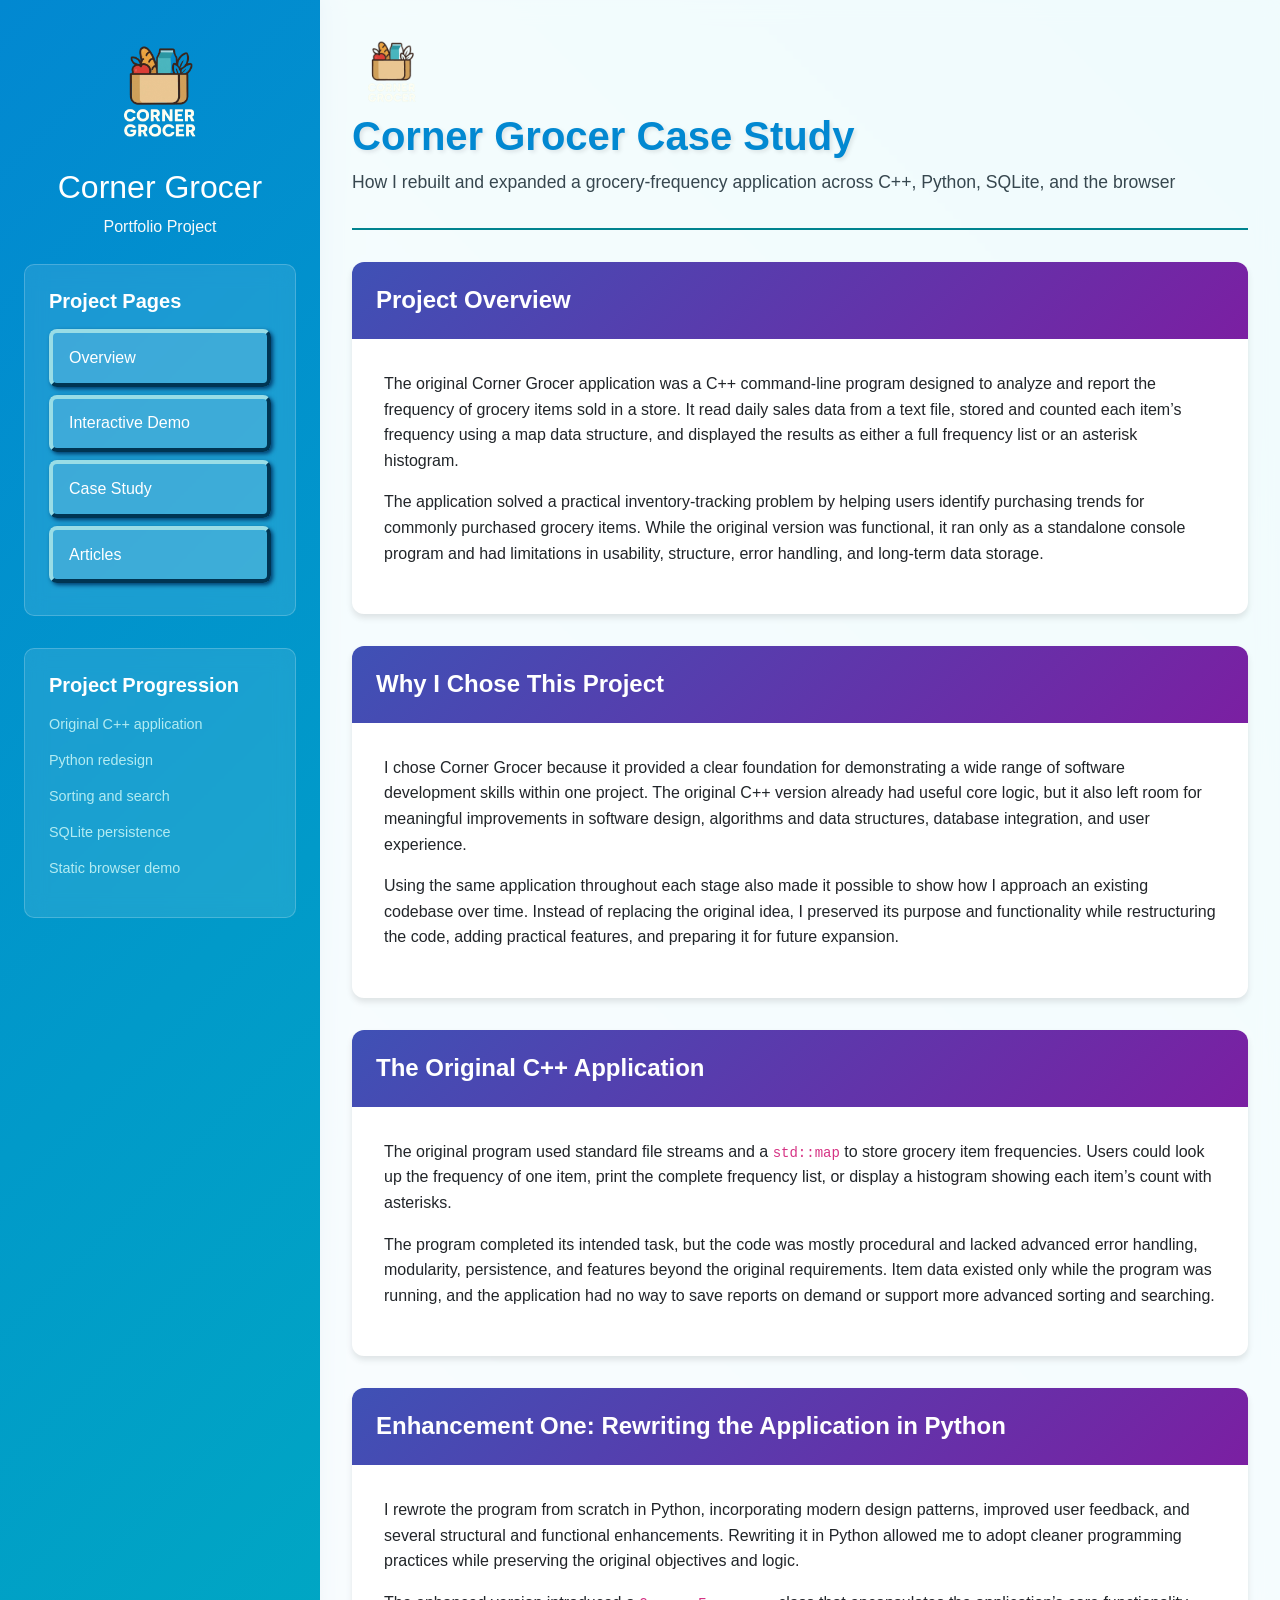
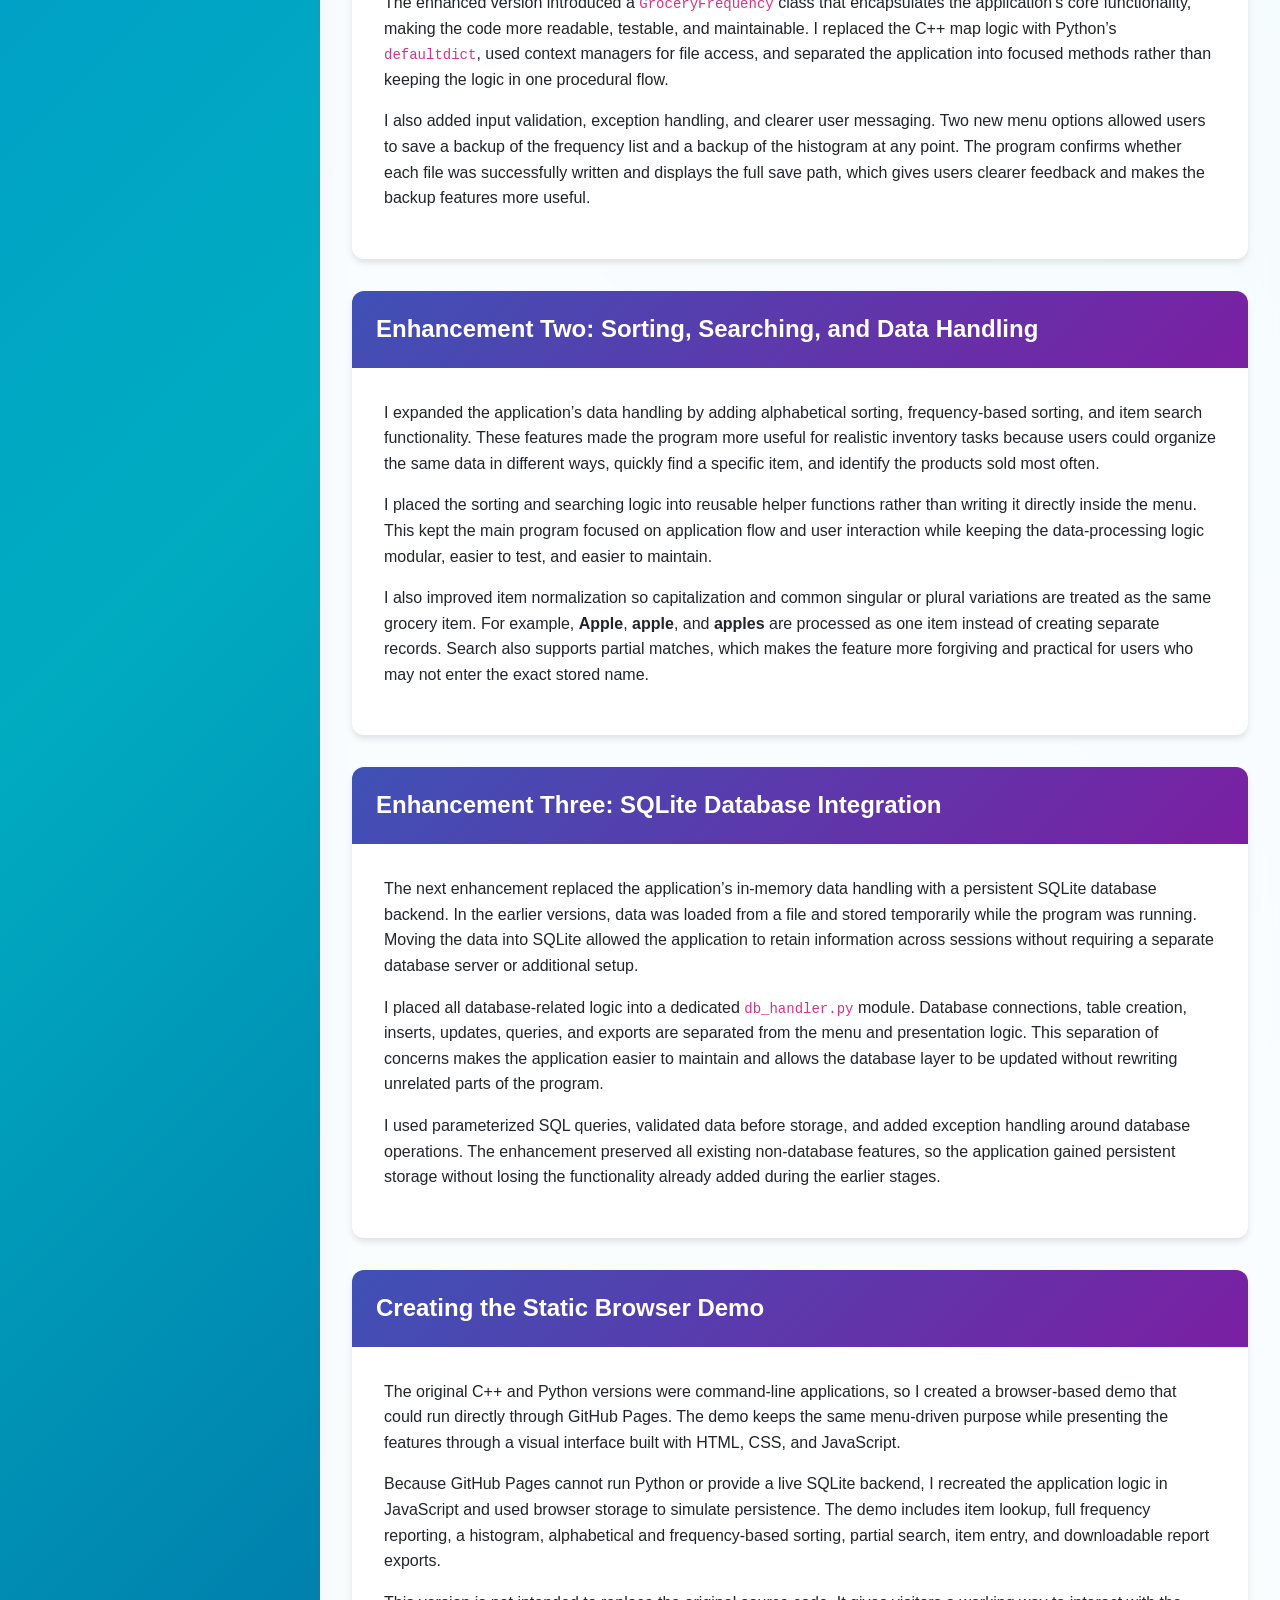
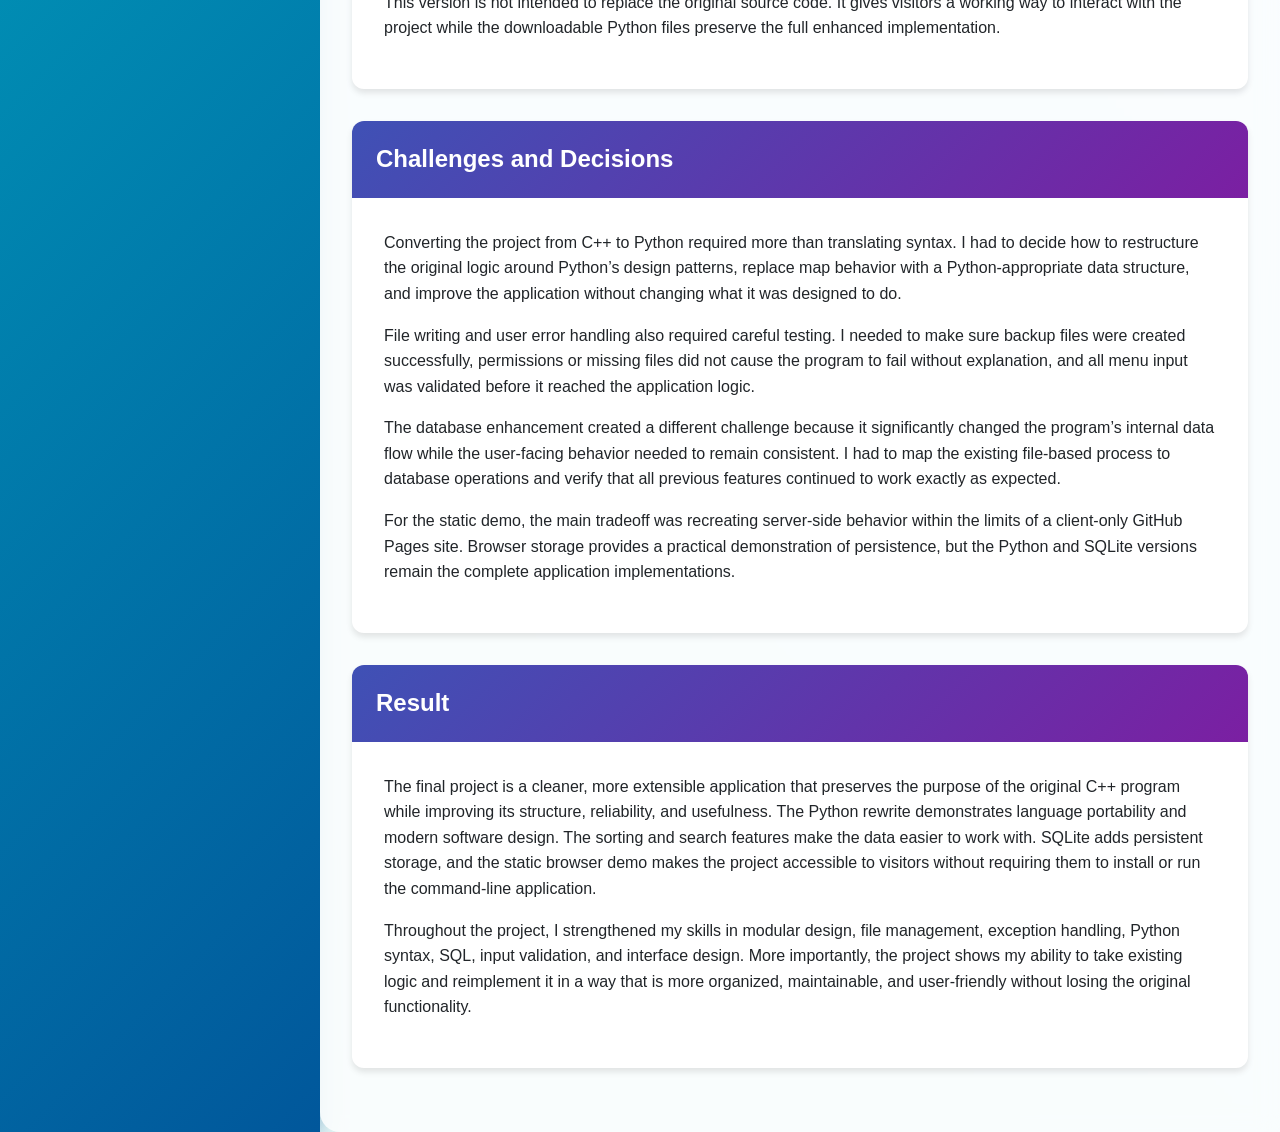
==== case-study.html @ 98e14469 "Add files via upload" ====
<!doctype html>
<html lang="en">
<head>
  <meta charset="utf-8">
  <meta name="viewport" content="width=device-width, initial-scale=1">
  <title>Corner Grocer Case Study | Corner Grocer</title>
  <link href="https://cdn.jsdelivr.net/npm/bootstrap@5.1.3/dist/css/bootstrap.min.css" rel="stylesheet">
  <link rel="stylesheet" href="style.css">
</head>
<body>
  <div class="container-fluid">
    <div class="row">
      <aside class="col-md-3 sidebar">
        <div class="sidebar-content">
          <div class="text-center mb-4">
            <div class="grocery-icon mb-3">
              <span class="logo-tile"><img src="images/corner_grocer_transparent.png" alt="Corner Grocer logo" width="120" height="120"></span>
            </div>
            <h2 class="text-white">Corner Grocer</h2>
            <p class="text-light">Portfolio Project</p>
          </div>

          <div class="data-summary-card">
            <h5>Project Pages</h5>
            <a class="btn btn-option w-100 mb-2" href="index.html">Overview</a>
            <a class="btn btn-option w-100 mb-2" href="demo.html">Interactive Demo</a>
            <a class="btn btn-option w-100 mb-2" href="case-study.html">Case Study</a>
            <a class="btn btn-option w-100 mb-2" href="articles/index.html">Articles</a>
          </div>

          <div class="data-summary-card">
            <h5>Project Progression</h5>
            <div class="summary-item">Original C++ application</div>
            <div class="summary-item">Python redesign</div>
            <div class="summary-item">Sorting and search</div>
            <div class="summary-item">SQLite persistence</div>
            <div class="summary-item">Static browser demo</div>
          </div>
        </div>
      </aside>

      <main class="col-md-9 main-content">
        <header class="header">
          <div class="header-row mb-3">
            <span class="logo-tile"><img src="images/corner_grocer_transparent.png" width="80" height="80"  alt="Corner Grocer logo"></span>
            <div>
              <h1>Corner Grocer Case Study</h1>
              <p class="lead">How I rebuilt and expanded a grocery-frequency application across C++, Python, SQLite, and the browser</p>
            </div>
          </div>
        </header>

        <section class="card">
          <div class="card-header"><h4>Project Overview</h4></div>
          <div class="card-body">
            <p>The original Corner Grocer application was a C++ command-line program designed to analyze and report the frequency of grocery items sold in a store. It read daily sales data from a text file, stored and counted each item’s frequency using a map data structure, and displayed the results as either a full frequency list or an asterisk histogram.</p>
            <p>The application solved a practical inventory-tracking problem by helping users identify purchasing trends for commonly purchased grocery items. While the original version was functional, it ran only as a standalone console program and had limitations in usability, structure, error handling, and long-term data storage.</p>
          </div>
        </section>

        <section class="card">
          <div class="card-header"><h4>Why I Chose This Project</h4></div>
          <div class="card-body">
            <p>I chose Corner Grocer because it provided a clear foundation for demonstrating a wide range of software development skills within one project. The original C++ version already had useful core logic, but it also left room for meaningful improvements in software design, algorithms and data structures, database integration, and user experience.</p>
            <p>Using the same application throughout each stage also made it possible to show how I approach an existing codebase over time. Instead of replacing the original idea, I preserved its purpose and functionality while restructuring the code, adding practical features, and preparing it for future expansion.</p>
          </div>
        </section>

        <section class="card">
          <div class="card-header"><h4>The Original C++ Application</h4></div>
          <div class="card-body">
            <p>The original program used standard file streams and a <code>std::map</code> to store grocery item frequencies. Users could look up the frequency of one item, print the complete frequency list, or display a histogram showing each item’s count with asterisks.</p>
            <p>The program completed its intended task, but the code was mostly procedural and lacked advanced error handling, modularity, persistence, and features beyond the original requirements. Item data existed only while the program was running, and the application had no way to save reports on demand or support more advanced sorting and searching.</p>
          </div>
        </section>

        <section class="card">
          <div class="card-header"><h4>Enhancement One: Rewriting the Application in Python</h4></div>
          <div class="card-body">
            <p>I rewrote the program from scratch in Python, incorporating modern design patterns, improved user feedback, and several structural and functional enhancements. Rewriting it in Python allowed me to adopt cleaner programming practices while preserving the original objectives and logic.</p>
            <p>The enhanced version introduced a <code>GroceryFrequency</code> class that encapsulates the application’s core functionality, making the code more readable, testable, and maintainable. I replaced the C++ map logic with Python’s <code>defaultdict</code>, used context managers for file access, and separated the application into focused methods rather than keeping the logic in one procedural flow.</p>
            <p>I also added input validation, exception handling, and clearer user messaging. Two new menu options allowed users to save a backup of the frequency list and a backup of the histogram at any point. The program confirms whether each file was successfully written and displays the full save path, which gives users clearer feedback and makes the backup features more useful.</p>
          </div>
        </section>

        <section class="card">
          <div class="card-header"><h4>Enhancement Two: Sorting, Searching, and Data Handling</h4></div>
          <div class="card-body">
            <p>I expanded the application’s data handling by adding alphabetical sorting, frequency-based sorting, and item search functionality. These features made the program more useful for realistic inventory tasks because users could organize the same data in different ways, quickly find a specific item, and identify the products sold most often.</p>
            <p>I placed the sorting and searching logic into reusable helper functions rather than writing it directly inside the menu. This kept the main program focused on application flow and user interaction while keeping the data-processing logic modular, easier to test, and easier to maintain.</p>
            <p>I also improved item normalization so capitalization and common singular or plural variations are treated as the same grocery item. For example, <strong>Apple</strong>, <strong>apple</strong>, and <strong>apples</strong> are processed as one item instead of creating separate records. Search also supports partial matches, which makes the feature more forgiving and practical for users who may not enter the exact stored name.</p>
          </div>
        </section>

        <section class="card">
          <div class="card-header"><h4>Enhancement Three: SQLite Database Integration</h4></div>
          <div class="card-body">
            <p>The next enhancement replaced the application’s in-memory data handling with a persistent SQLite database backend. In the earlier versions, data was loaded from a file and stored temporarily while the program was running. Moving the data into SQLite allowed the application to retain information across sessions without requiring a separate database server or additional setup.</p>
            <p>I placed all database-related logic into a dedicated <code>db_handler.py</code> module. Database connections, table creation, inserts, updates, queries, and exports are separated from the menu and presentation logic. This separation of concerns makes the application easier to maintain and allows the database layer to be updated without rewriting unrelated parts of the program.</p>
            <p>I used parameterized SQL queries, validated data before storage, and added exception handling around database operations. The enhancement preserved all existing non-database features, so the application gained persistent storage without losing the functionality already added during the earlier stages.</p>
          </div>
        </section>

        <section class="card">
          <div class="card-header"><h4>Creating the Static Browser Demo</h4></div>
          <div class="card-body">
            <p>The original C++ and Python versions were command-line applications, so I created a browser-based demo that could run directly through GitHub Pages. The demo keeps the same menu-driven purpose while presenting the features through a visual interface built with HTML, CSS, and JavaScript.</p>
            <p>Because GitHub Pages cannot run Python or provide a live SQLite backend, I recreated the application logic in JavaScript and used browser storage to simulate persistence. The demo includes item lookup, full frequency reporting, a histogram, alphabetical and frequency-based sorting, partial search, item entry, and downloadable report exports.</p>
            <p>This version is not intended to replace the original source code. It gives visitors a working way to interact with the project while the downloadable Python files preserve the full enhanced implementation.</p>
          </div>
        </section>

        <section class="card">
          <div class="card-header"><h4>Challenges and Decisions</h4></div>
          <div class="card-body">
            <p>Converting the project from C++ to Python required more than translating syntax. I had to decide how to restructure the original logic around Python’s design patterns, replace map behavior with a Python-appropriate data structure, and improve the application without changing what it was designed to do.</p>
            <p>File writing and user error handling also required careful testing. I needed to make sure backup files were created successfully, permissions or missing files did not cause the program to fail without explanation, and all menu input was validated before it reached the application logic.</p>
            <p>The database enhancement created a different challenge because it significantly changed the program’s internal data flow while the user-facing behavior needed to remain consistent. I had to map the existing file-based process to database operations and verify that all previous features continued to work exactly as expected.</p>
            <p>For the static demo, the main tradeoff was recreating server-side behavior within the limits of a client-only GitHub Pages site. Browser storage provides a practical demonstration of persistence, but the Python and SQLite versions remain the complete application implementations.</p>
          </div>
        </section>

        <section class="card">
          <div class="card-header"><h4>Result</h4></div>
          <div class="card-body">
            <p>The final project is a cleaner, more extensible application that preserves the purpose of the original C++ program while improving its structure, reliability, and usefulness. The Python rewrite demonstrates language portability and modern software design. The sorting and search features make the data easier to work with. SQLite adds persistent storage, and the static browser demo makes the project accessible to visitors without requiring them to install or run the command-line application.</p>
            <p>Throughout the project, I strengthened my skills in modular design, file management, exception handling, Python syntax, SQL, input validation, and interface design. More importantly, the project shows my ability to take existing logic and reimplement it in a way that is more organized, maintainable, and user-friendly without losing the original functionality.</p>
          </div>
        </section>
      </main>
    </div>
  </div>
</body>
</html>
---- style.css ----
:root {
    /* Blue & Teal Primary Colors */
    --primary-blue: #0288D1;
    --deep-blue: #01579B;
    --teal-primary: #00ACC1;
    --teal-dark: #00838F;
    --teal-light: #B2EBF2;
    --deep-teal: #18454b;
    --cyan-bright: #00E5FF;

    /* Supporting Colors */
    --purple-accent: #7B1FA2;
    --plum-accent: #8E4585;
    --dark-pink: #C11C84;
    --ruby-red: #E91E63;
    --pretty-pink: #ff2e9d;
    --berry-pink: #D7569E;
    --dusty-rose: #DCA1A1;
    --indigo-accent: #3F51B5;
    --emerald-green: #00C853;
    --vivid-green: #50e91d;
    --canary-yellow: #FFEF00;
    --burnt-orange: #BE5103;
    --teracotta-orange: #E35336;
    --amber-orange: #FF8F00;
    --coral-pink: #F88379;
    --coral-orange: #FF7f50;
    --coral-red: #FF5722; /* added to fix undefined var usage */
    --lime-green: #8BC34A;

/* UI Colors */
--sidebar-bg: var(--primary-blue);
--sidebar-secondary: var(--teal-primary);
--sidebar-text: #ffffff;
--card-bg: #ffffff;
--text-muted: #37474F;
--border-color: var(--teal-dark);
--light-bg: #E0F2F1;
}

body {
margin: 0;
padding: 0;
font-family: 'Segoe UI', Tahoma, Geneva, Verdana, sans-serif;
background: linear-gradient(45deg, var(--light-bg) 0%, #E3F2FD 50%, var(--teal-light) 100%);
min-height: 100vh;
line-height: 1.6;
}

.sidebar {
background: linear-gradient(135deg, var(--primary-blue) 0%, var(--teal-primary) 50%, var(--deep-blue) 100%);
min-height: 100vh;
padding: 0;
box-shadow: 2px 0 15px rgba(1,87,155,0.3);
}

.sidebar-content {
padding: 2rem 1.5rem;
}

.grocery-icon {
animation: bounce 2s infinite;
}

@keyframes bounce {
0%, 20%, 50%, 80%, 100% {
    transform: translateY(0);
}
40% {
    transform: translateY(-10px);
}
60% {
    transform: translateY(-5px);
}
}

.data-summary-card {
background: rgba(255, 255, 255, 0.1);
border-radius: 10px;
padding: 1.5rem;
margin-bottom: 2rem;
backdrop-filter: blur(10px);
border: 1px solid rgba(255, 255, 255, 0.2);
}

.data-summary-card h5 {
color: var(--sidebar-text);
margin-bottom: 1rem;
font-weight: 600;
}

.summary-item {
color: var(--teal-light);
margin-bottom: 0.8rem;
font-size: 0.9rem;
}

.summary-item strong {
color: var(--sidebar-text);
}

.btn-option {
background: rgba(255, 255, 255, 0.15);
color: var(--sidebar-text);
transition: all 0.3s ease;
text-align: left;
padding: 0.8rem 1rem;
border-radius: 8px;
    border-top: 4px outset #99dde6;
    border-left: 4px outset #99dde6; 
    border-bottom: 4px outset #016ca7;
    border-right: 4px outset #016ca7;
    box-shadow: 
        2px 2px 4px #003c6c;
}

.btn-option:hover {
background: rgba(255, 255, 255, 0.2);
color: white;
transform: translateX(5px);
}

.btn-option.active {
background: #009aad;
border-color: #007887 ;
color: white;
transform: translateX(5px);
transform: translateY(4px);
transform: translateZ(-5px);
font-weight: 600;
    border-top: 4px inset #016ca7;
    border-left: 4px inset #016ca7; 
    border-bottom: 4px inset #99dde6;
    border-right: 4px inset #99dde6;
    box-shadow: 
       -2px -2px 4px #ffffff,
        2px 2px 4px #003c6c;
}

.btn-option i {
margin-right: 0.5rem;
width: 16px;
}

.main-content {
padding: 2rem;
background: rgba(255, 255, 255, 0.8);
backdrop-filter: blur(10px);
border-radius: 0 0 0 20px;
}

.header {
margin-bottom: 2rem;
padding-bottom: 1rem;
border-bottom: 2px solid var(--border-color);
}

.header h1 {
color: var(--primary-blue);
font-weight: 700;
margin-bottom: 0.5rem;
text-shadow: 2px 2px 4px rgba(0,0,0,0.1);
}

.header .lead {
color: var(--text-muted);
font-size: 1.1rem;
}

.option-panel {
animation: fadeIn 0.5s ease-in;
}

@keyframes fadeIn {
from {
    opacity: 0;
    transform: translateY(20px);
}
to {
    opacity: 1;
    transform: translateY(0);
}
}

.card {
border: none;
border-radius: 12px;
box-shadow: 0 4px 6px rgba(0, 0, 0, 0.1);
margin-bottom: 2rem;
overflow: hidden;
}

.card-header {
background: linear-gradient(135deg, var(--indigo-accent) 0%, var(--purple-accent) 100%);
color: white;
border-bottom: none;
padding: 1.5rem;
}

.card-header h4 {
margin: 0;
font-weight: 600;
}

.card-header i {
margin-right: 0.5rem;
}

.card-body {
padding: 2rem;
}

.test-output {
background-color: #f8f9fa;
border: 1px solid var(--border-color);
border-radius: 8px;
padding: 1rem;
margin-top: 1rem;
}

.test-output h6 {
color: var(--sidebar-bg);
margin-bottom: 0.5rem;
font-weight: 600;
}

.test-output pre {
background-color: #2d3748;
color: #e2e8f0;
padding: 1rem;
border-radius: 6px;
font-size: 0.9rem;
line-height: 1.4;
margin: 0;
white-space: pre-wrap;
word-wrap: break-word;
max-height: 400px;
overflow-y: auto;
}

.welcome-card {
background: white;
border-radius: 12px;
padding: 3rem;
box-shadow: 0 4px 6px rgba(0, 0, 0, 0.1);
margin: 2rem auto;
max-width: 600px;
}

.welcome-card h3 {
color: var(--sidebar-bg);
margin-bottom: 1rem;
font-weight: 600;
}

.feature-list {
margin-top: 2rem;
text-align: left;
}

.feature-item {
display: flex;
align-items: center;
margin-bottom: 1rem;
color: var(--text-muted);
}

.feature-item i {
color: var(--teal-primary);
margin-right: 0.8rem;
width: 20px;
}

.btn-primary {
background: linear-gradient(135deg, var(--teal-primary) 0%, var(--primary-blue) 100%);
border: none;
border-radius: 8px;
padding: 0.6rem 1.2rem;
font-weight: 500;
transition: all 0.3s ease;
    border-top: 4px outset #99dde6
    border-left: 4px outset #99dde6; 
    border-bottom: 4px outset #016ca7;
    border-right: 4px outsetp #016ca7;
    box-shadow: 
       -2px 0px 4px #003c6c,
        0px -2px 4px #ffffff;
color: white;   
}

.btn-primary:hover {
background: linear-gradient(135deg, var(--primary-blue) 0%, var(--deep-blue) 100%);
transform: translateY(-2px);
    border-top: 4px outset #99dde6
    border-left: 4px outset #99dde6; 
    border-bottom: 4px outset #016ca7;
    border-right: 4px outset #016ca7;
    box-shadow: 
        -2px  0 4px #ffffff,
        2px 0px 4px #003c6c;
color: white;
}

.btn-secondary {
border-radius: 8px;
padding: 0.6rem 1.2rem;
font-weight: 500;
    transform: translateY(2px);
transition: all 0.3s ease;
    border-left: 4px solid var(--coral-pink); 
        border-top: 4px outset #99dde6; 
        border-left: 4px outset #99dde6; 
        border-bottom: 4px outset #016ca7;
        border-right: 4px outset #016ca7;
        box-shadow: 
           2px  2px 4px #003c6c
color: white;
}

.btn-secondary:hover {
transform: translateY(2px);
border-top: 4px outset #016ca7; 
border-left: 4px outset #016ca7; 
border-bottom: 4px outset #99dde6;
border-right: 4px outset #99dde6;
    box-shadow: 
        -2px  -2px 4px #003c6c,
        2px 2px 4px #003c6c;    
color: white;
}

.btn-danger {
background: linear-gradient(135deg, var(--coral-pink) 0%, #E91E63 100%);
border: none;
color: white;
border-radius: 8px;
padding: 0.6rem 1.2rem;
font-weight: 500;
transition: all 0.3s ease;
border-left: 4px solid var(--coral-pink); 
border-top: 4px outset #99dde6; 
border-left: 4px outset #99dde6; 
border-bottom: 4px outset #016ca7;
border-right: 4px outset #016ca7;
    box-shadow: 
        2px  2px 4px #003c6c;
}

.btn-danger:hover {
background: linear-gradient(135deg, #E91E63 0%, #F88379 100%);
transform: translateY(4px);
    border-top: 4px inset #a31545; 
    border-left: 4px inset #a31545; 
    border-bottom: 4px inset #FCCDC9;
    border-right: 4px inset #FCCDC9; 
        box-shadow: 
        -2px -2px 4px #003c6c;
}

.form-control {
border-radius: 8px;
border: 2px solid var(--border-color);
padding: 0.6rem 1rem;
transition: all 0.3s ease;
}

.form-control:focus {
border-color: var(--teal-primary);
box-shadow: 0 0 0 0.2rem rgba(0,172,193,0.25);
}

.form-label {
font-weight: 600;
color: var(--primary-blue);
margin-bottom: 0.5rem;
}

.form-text {
color: var(--text-muted);
font-size: 0.85rem;
}

/* Responsive design */
@media (max-width: 768px) {
.sidebar {
    min-height: auto;
}

.sidebar-content {
    padding: 1rem;
}

.main-content {
    padding: 1rem;
}

.welcome-card {
    padding: 2rem;
    margin: 1rem;
}

.card-body {
    padding: 1rem;
}

.test-output pre {
    font-size: 0.8rem;
}
}

/* Scrollbar styling */
::-webkit-scrollbar {
width: 8px;
}

::-webkit-scrollbar-track {
background: #f1f1f1;
border-radius: 4px;
}

::-webkit-scrollbar-thumb {
background: linear-gradient(135deg, var(--teal-primary) 0%, var(--primary-blue) 100%);
border-radius: 4px;
}

::-webkit-scrollbar-thumb:hover {
background: linear-gradient(135deg, var(--primary-blue) 0%, var(--deep-blue) 100%);
}

.btn-option:nth-child(){
text-color: white;
border-top: 4px outset #99dde6; 
border-left: 4px outset #99dde6; 
border-bottom: 4px outset #016ca7;
border-right: 4px outset #016ca7;
    box-shadow: 
        2px  2px 4px #003c6c;
 }

/* Colorful Menu Option Styles */
.btn-option:nth-child(1) {
    border-left: 8px solid
}
.btn-option:nth-child(2) { 
    border-left: 8px solid var(--pretty-pink);}
.btn-option:nth-child(3) { 
    border-left: 8px solid var(--teal-light);}
.btn-option:nth-child(4) { 
    border-left: 8px solid var(--vivid-green);}
.btn-option:nth-child(5) { 
    border-left: 8px solid var(--canary-yellow);}
.btn-option:nth-child(6) { 
    border-left: 8px solid var(--amber-orange);}
.btn-option:nth-child(7) { 
    border-left: 8px solid var(--purple-accent);}
.btn-option:nth-child(8) { 
    border-left: 8px solid var(--cyan-bright);}
.btn-option:nth-child(9) { 
    border-left: 8px solid var(--indigo-accent);}

/* Colorful Card Headers for Different Options */
.card-header.option-1 { background: linear-gradient(135deg, var(--emerald-green) 0%, var(--lime-green) 100%); }
.card-header.option-2 { background: linear-gradient(135deg, var(--primary-blue) 0%, var(--teal-primary) 100%); }
.card-header.option-3 { background: linear-gradient(135deg, var(--teal-primary) 0%, var(--cyan-bright) 100%); } 
.card-header.option-4 { background: linear-gradient(135deg, var(--purple-accent) 0%, var(--indigo-accent) 100%); }
.card-header.option-5 { background: linear-gradient(135deg, var(--indigo-accent) 0%, var(--primary-blue) 100%); }
.card-header.option-6 { background: linear-gradient(135deg, var(--coral-red) 0%, var(--amber-orange) 100%); }
.card-header.option-7 { background: linear-gradient(135deg, var(--amber-orange) 0%, var(--lime-green) 100%); }
.card-header.option-8 { background: linear-gradient(135deg, var(--lime-green) 0%, var(--emerald-green) 100%); }
.card-header.option-9 { background: linear-gradient(135deg, var(--cyan-bright) 0%, var(--teal-primary) 100%); }

/* Colorful Button Variants */
.btn-secondary {
background: linear-gradient(135deg, var(--purple-accent) 0%, var(--indigo-accent) 100%);
border: none;
color: white;
border-radius: 8px;
padding: 0.6rem 1.2rem;
font-weight: 500;
transition: all 0.3s ease;
    border-top: 4px outset #99dde6; 
    border-left: 4px outset #99dde6; 
    border-bottom: 4px outset #016ca7;
    border-right: 4px outset #016ca7;
    box-shadow: 
           2px  2px 4px #003c6c;
}

.btn-secondary:hover {
background: linear-gradient(135deg, var(--indigo-accent) 0%, var(--primary-blue) 100%);
transform: translateY(-4px);
border-top: 4px inset #016ca7; 
border-left: 4px inset #016ca7m
border-bottom: 4px inset #99dde6;
border-right: 4px inset #99dde6; 
    box-shadow: 
    -2px -2px 4px #003c6c;
}

.btn-danger {
background: linear-gradient(135deg, var(--coral-pink) 0%, #E91E63 100%);
border: none;
color: white;
border-radius: 8px;
padding: 0.6rem 1.2rem;
font-weight: 600;
transform: translateX(5px);
transform: translateY(4px);
transform: translateZ(-5px);
transition: all 0.3s ease;
    border-top: 4px outset #FCCDC9; 
    border-left: 4px outset #FCCDC9; 
    border-bottom: 4px outset #a31545;
    border-right: 4px outset #a31545;
    box-shadow: 
     2px  2px 4px #003c6c;
}

.btn-danger:hover {
background: linear-gradient(135deg, #E91E63 0%, #F88379 100%);
transform: translateX(-2px);
transform: translateY(-2px);
transform: translateZ(3px);
border-top: 4px inset #a31545; 
border-left: 4px inset #a31545; 
border-bottom: 4px inset #FCCDC9;
border-right: 4px inset #FCCDC9; 
    box-shadow: 
       -2px -2px 4px #ffffff,
        2px 2px 4px #003c6c;
}


/* Portfolio navigation and transparent-logo treatment */
.logo-tile {
    display: inline-flex;
    align-items: center;
    justify-content: center;
    flex: 0 0 auto;
    padding: 0.7rem;
    border-radius: 20px;
    background: linear-gradient(145deg, #004c72 0%, #006f8a 48%, #063f66 100%);
    border: 2px solid rgba(178, 235, 242, 0.8);
    box-shadow: 0 5px 16px rgba(0, 42, 72, 0.34), inset 0 1px 0 rgba(255,255,255,0.18);
}

.logo-tile img {
    display: block;
    width: 100%;
    height: 100%;
    object-fit: contain;
    filter: drop-shadow(0 2px 2px rgba(0,0,0,0.22));
}

.grocery-icon .logo-tile {
    width: 136px;
    height: 136px;
}

.header .logo-tile {
    width: 96px;
    height: 96px;
    margin-right: 1rem;
    border-radius: 18px;
}

.portfolio-links {
    display: flex;
    flex-wrap: wrap;
    gap: 0.55rem;
    margin: 0 0 1.75rem;
    padding: 0.55rem;
    border-radius: 14px;
    background: linear-gradient(135deg, rgba(0,131,143,0.16), rgba(2,136,209,0.18));
    border: 1px solid rgba(0,131,143,0.35);
    box-shadow: inset 0 1px 0 rgba(255,255,255,0.8);
}

.portfolio-links a {
    display: inline-flex;
    align-items: center;
    justify-content: center;
    min-height: 44px;
    padding: 0.62rem 1rem;
    border: 0;
    border-radius: 10px;
    color: #ffffff;
    font-weight: 700;
    text-decoration: none;
    background: linear-gradient(135deg, var(--teal-dark), var(--primary-blue));
    box-shadow: 0 3px 8px rgba(1,87,155,0.22);
    transition: transform .18s ease, box-shadow .18s ease, filter .18s ease;
}

.portfolio-links a:hover,
.portfolio-links a:focus-visible {
    color: #ffffff;
    transform: translateY(-2px);
    filter: brightness(1.08);
    box-shadow: 0 5px 12px rgba(1,87,155,0.3);
}

.portfolio-links a.active {
    color: #053c5a;
    background: linear-gradient(135deg, #b2ebf2, #ffffff);
    box-shadow: inset 0 0 0 2px var(--teal-dark), 0 3px 8px rgba(1,87,155,0.2);
}

@media (max-width: 767.98px) {
    .portfolio-links {
        display: grid;
        grid-template-columns: repeat(2, minmax(0, 1fr));
        gap: 0.5rem;
        margin-top: 0.25rem;
    }

    .portfolio-links a {
        width: 100%;
        padding-inline: 0.65rem;
        text-align: center;
    }

    .header .d-flex {
        align-items: flex-start !important;
    }

    .header .logo-tile {
        width: 82px;
        height: 82px;
        min-width: 82px;
    }
}


/* Mobile/content fixes */
* { box-sizing: border-box; }
html, body { max-width: 100%; overflow-x: hidden; }
.row > * { min-width: 0; }
.header-row { display:flex; align-items:center; gap:1rem; min-width:0; }
.header-copy { min-width:0; flex:1 1 auto; }
.header-copy h1, .card-header h4, .article-card h3 { overflow-wrap:anywhere; word-break:normal; }
.header .logo-tile { margin-right:0; }
.header .logo-tile img { margin-right:0 !important; }
.article-grid { display:grid; grid-template-columns:repeat(2,minmax(0,1fr)); gap:1rem; }
.article-card { display:block; padding:1.25rem; border-radius:12px; text-decoration:none; color:var(--text-muted); background:#fff; border-left:8px solid var(--teal-primary); box-shadow:0 4px 10px rgba(0,0,0,.12); }
.article-card:nth-child(2){border-left-color:var(--pretty-pink)}
.article-card:nth-child(3){border-left-color:var(--vivid-green)}
.article-card:nth-child(4){border-left-color:var(--canary-yellow)}
.article-card h3 { color:var(--primary-blue); font-size:1.2rem; margin:0 0 .45rem; }
.article-card p { margin:0; color:var(--text-muted); }
.article-card:hover { transform:translateY(-2px); color:var(--text-muted); }
.article-body h2 { color:var(--primary-blue); font-size:1.45rem; margin:1.75rem 0 .65rem; }
.article-body h3 { color:var(--teal-dark); font-size:1.15rem; margin:1.3rem 0 .5rem; }
.article-body p, .article-body li { font-size:1.02rem; }
.article-body code { overflow-wrap:anywhere; }
@media (max-width: 767.98px) {
  .sidebar-content { padding:1rem; }
  .grocery-icon .logo-tile { margin-inline:auto; }
  .header-row { align-items:flex-start; gap:.8rem; }
  .header .logo-tile { width:72px; height:72px; padding:.45rem; border-radius:15px; flex:0 0 72px; }
  .header-copy h1 { font-size:clamp(1.65rem,8vw,2.25rem); line-height:1.08; margin-top:.1rem; }
  .header .lead { font-size:1rem; line-height:1.45; }
  .main-content { padding:1rem; border-radius:0; width:100%; }
  .card-header { padding:1rem; }
  .card-header h4 { font-size:clamp(1.15rem,5.5vw,1.55rem); line-height:1.25; }
  .card-body { padding:1rem; }
  .article-grid { grid-template-columns:1fr; }
  .btn-option { white-space:normal; overflow-wrap:anywhere; }
  .data-summary-card { padding:1rem; }
}
@media (max-width: 420px) {
  .header-row { flex-direction:column; align-items:center; text-align:center; }
  .header .logo-tile { margin-inline:auto; }
  .header-copy { width:100%; }
}
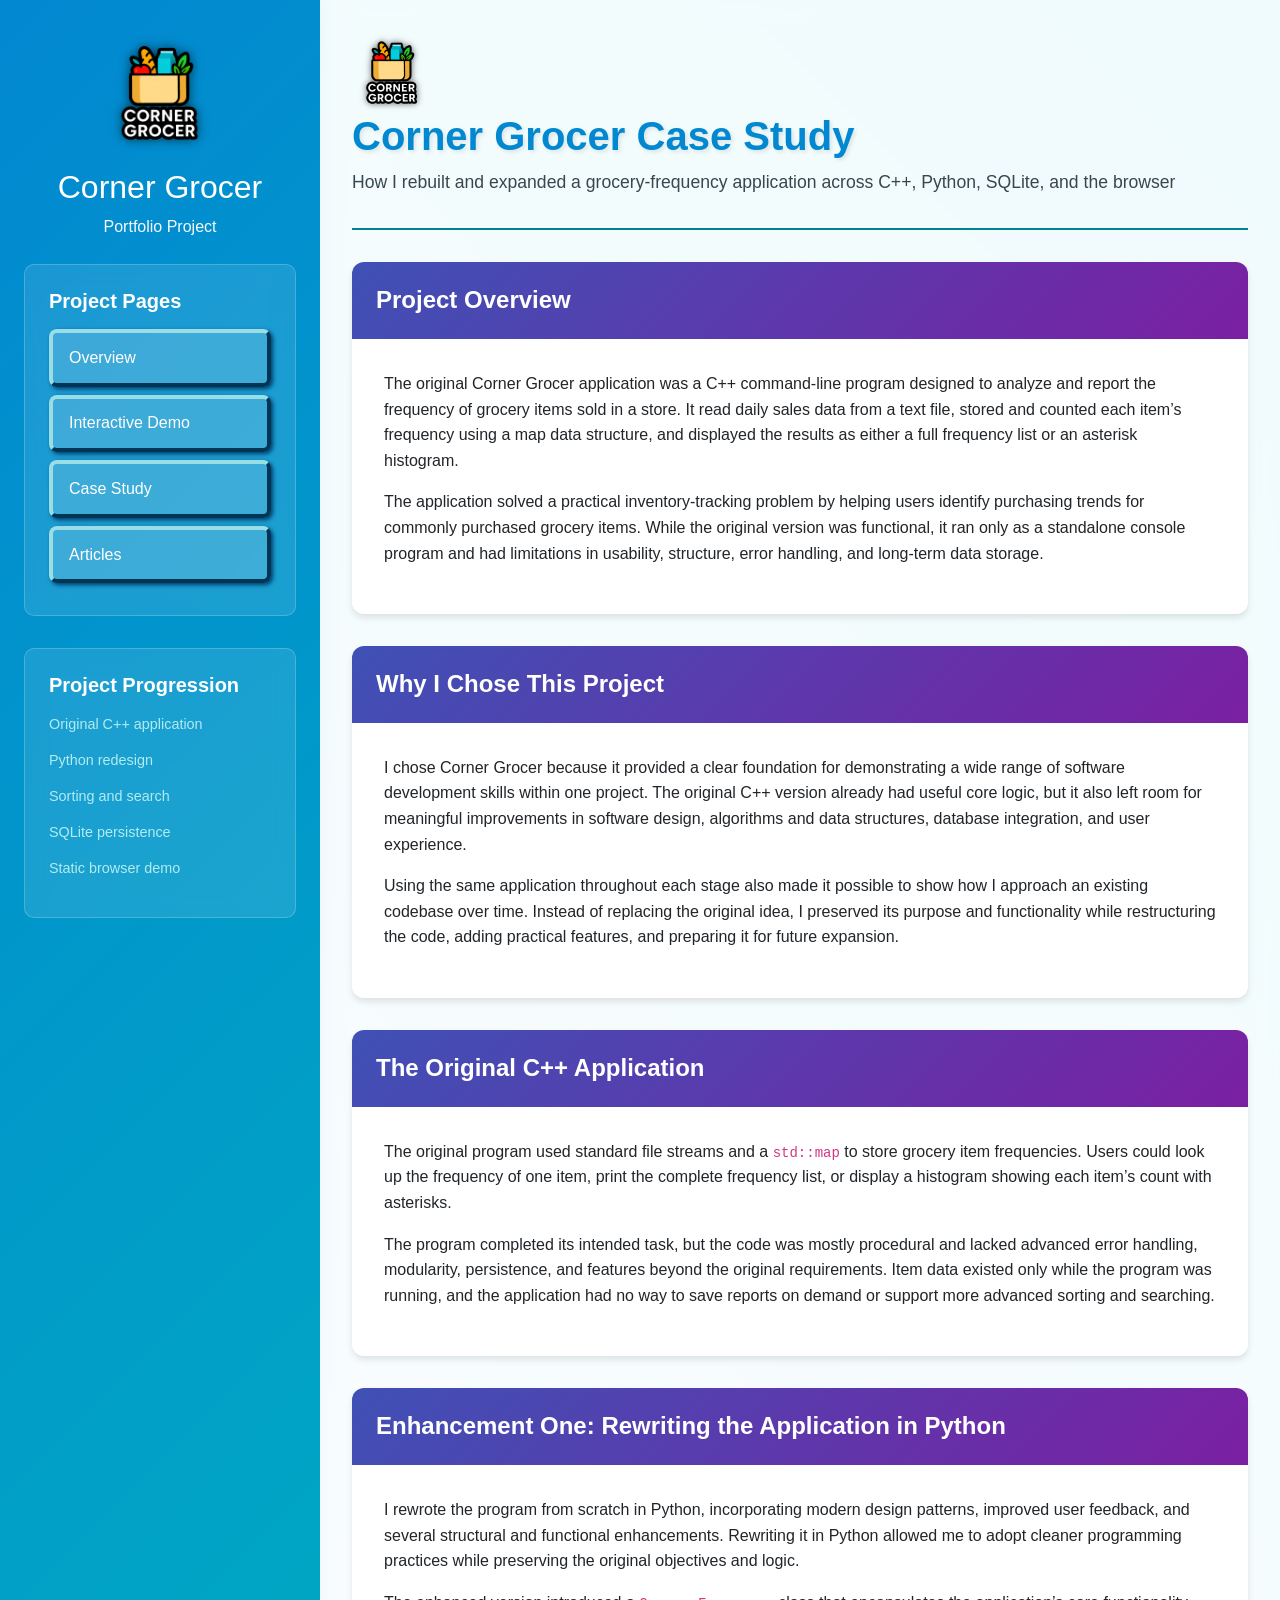
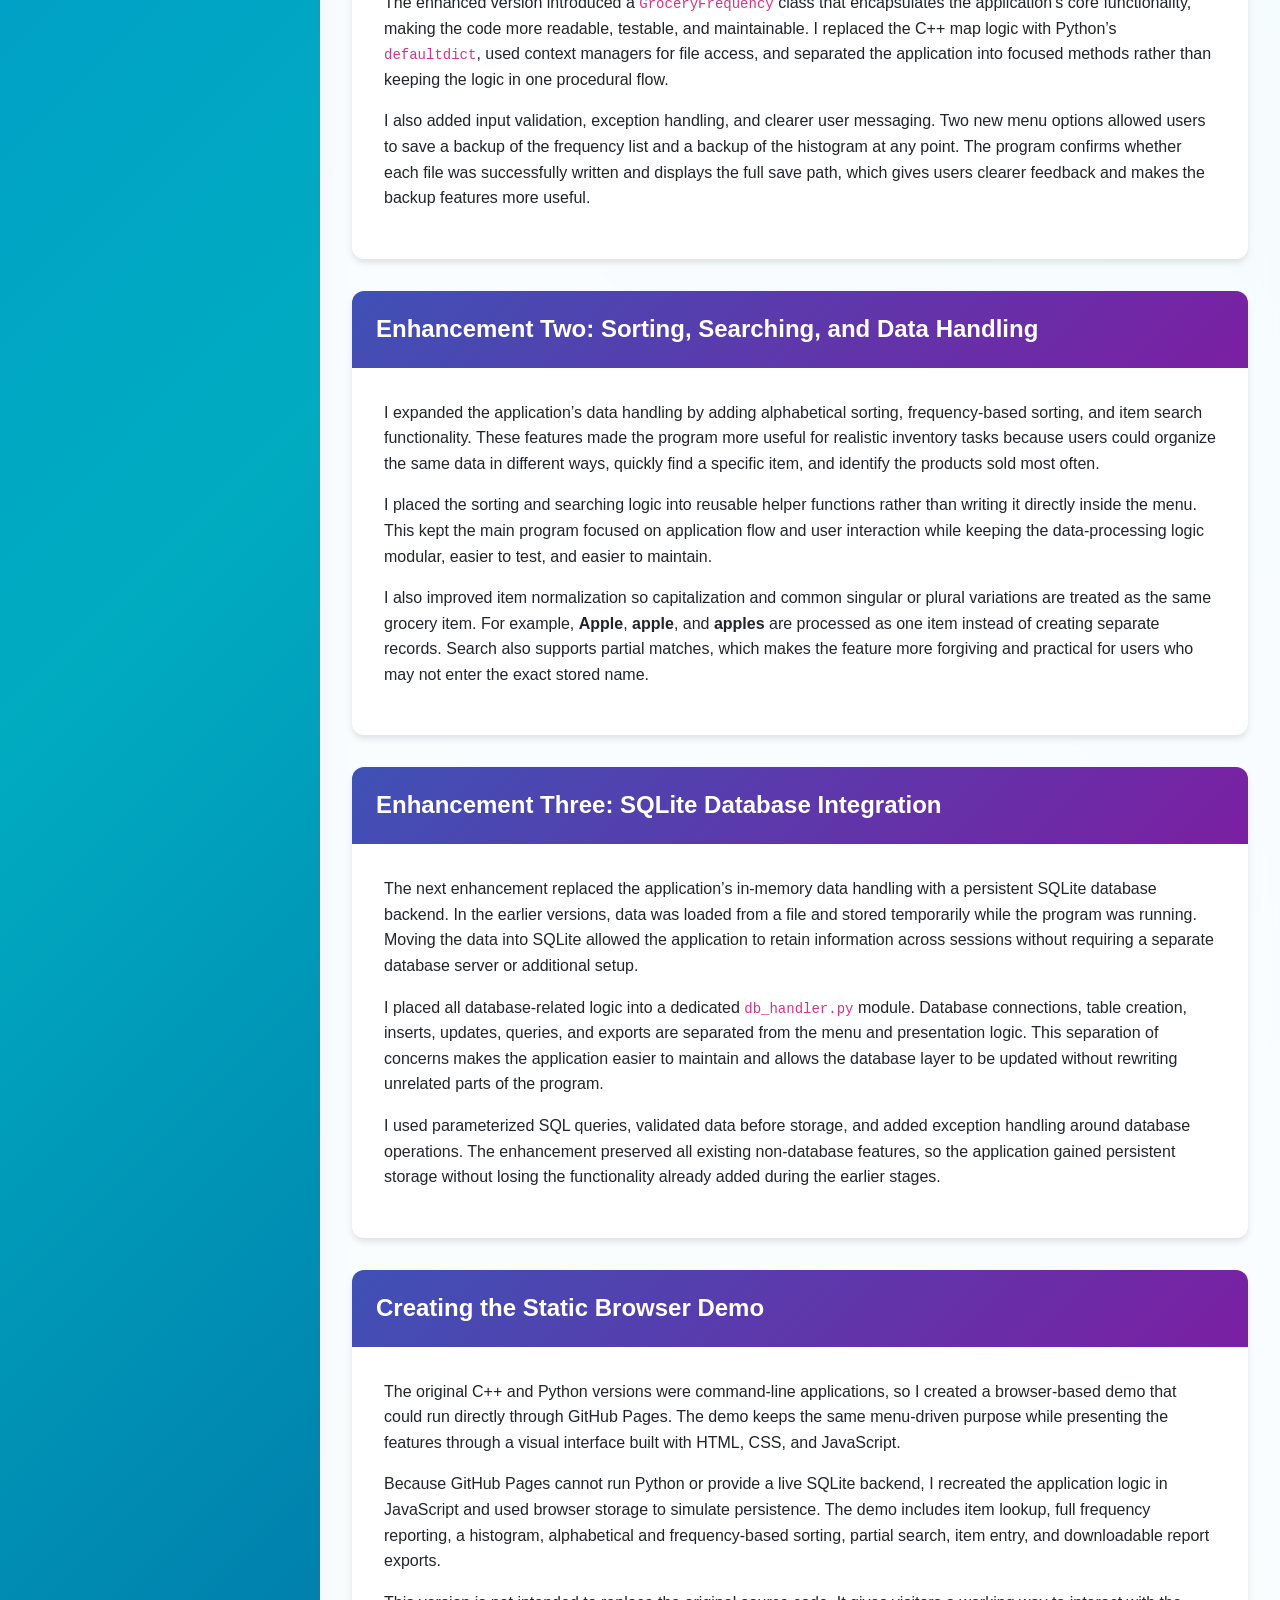
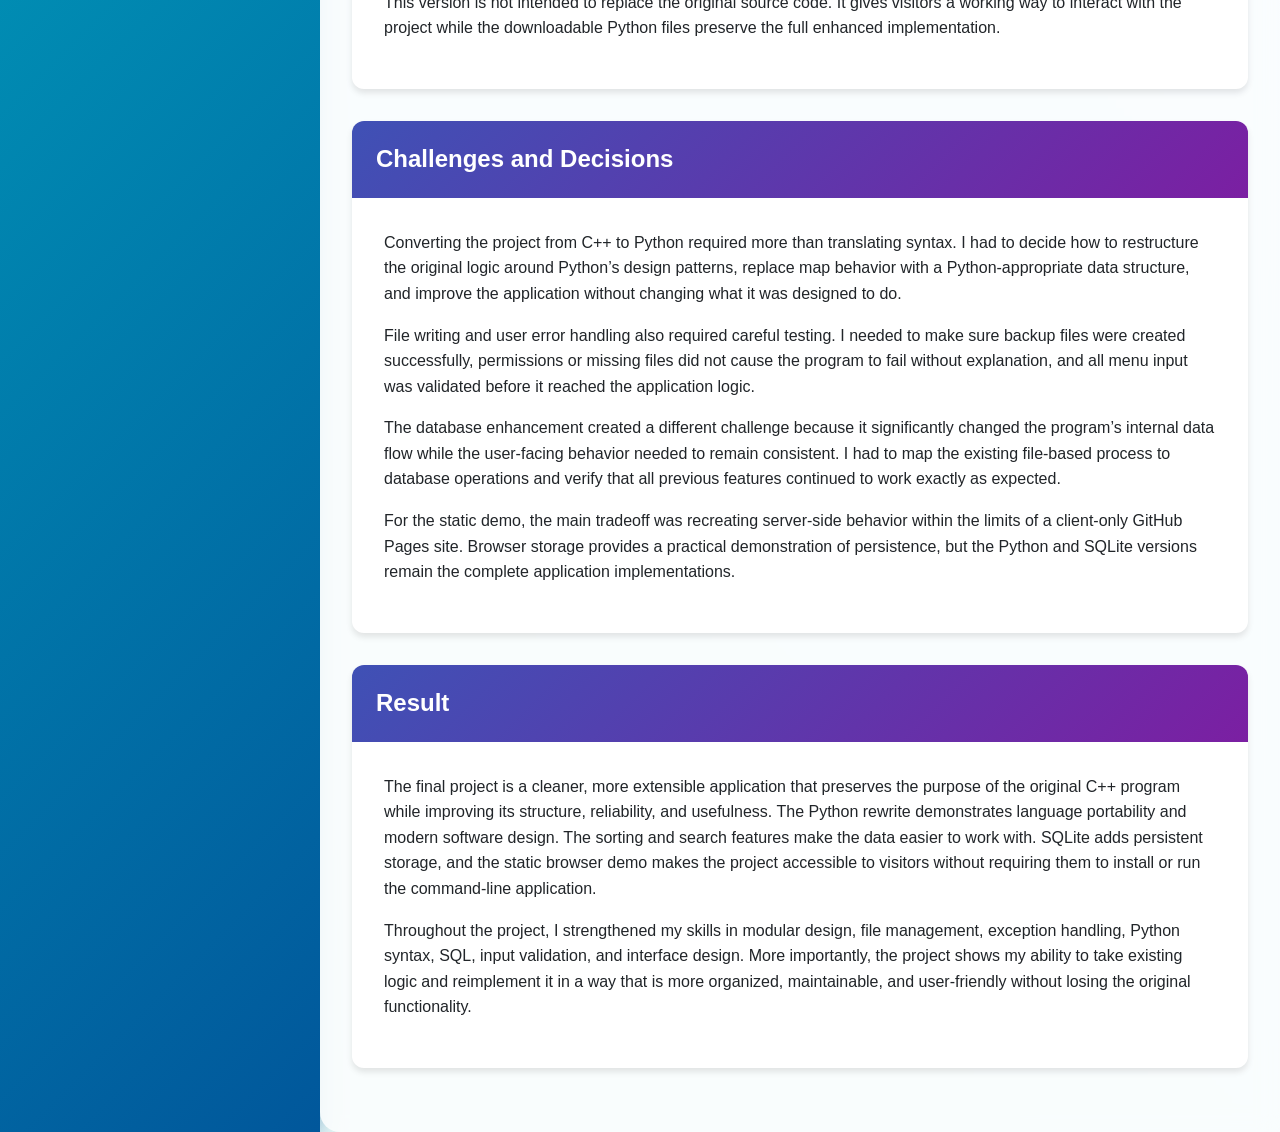
==== commit 95f19d84: "Update logo image source in case-study.html" ====
--- a/case-study.html
+++ b/case-study.html
@@ -14,7 +14,7 @@
         <div class="sidebar-content">
           <div class="text-center mb-4">
             <div class="grocery-icon mb-3">
-              <span class="logo-tile"><img src="images/corner_grocer_transparent.png" alt="Corner Grocer logo" width="120" height="120"></span>
+              <span class="logo-tile"><img src="images/corner-grocer.png" alt="Corner Grocer logo" width="120" height="120"></span>
             </div>
             <h2 class="text-white">Corner Grocer</h2>
             <p class="text-light">Portfolio Project</p>
@@ -42,7 +42,7 @@
       <main class="col-md-9 main-content">
         <header class="header">
           <div class="header-row mb-3">
-            <span class="logo-tile"><img src="images/corner_grocer_transparent.png" width="80" height="80"  alt="Corner Grocer logo"></span>
+            <span class="logo-tile"><img src="images/corner-grocer.png" width="80" height="80"  alt="Corner Grocer logo"></span>
             <div>
               <h1>Corner Grocer Case Study</h1>
               <p class="lead">How I rebuilt and expanded a grocery-frequency application across C++, Python, SQLite, and the browser</p>
